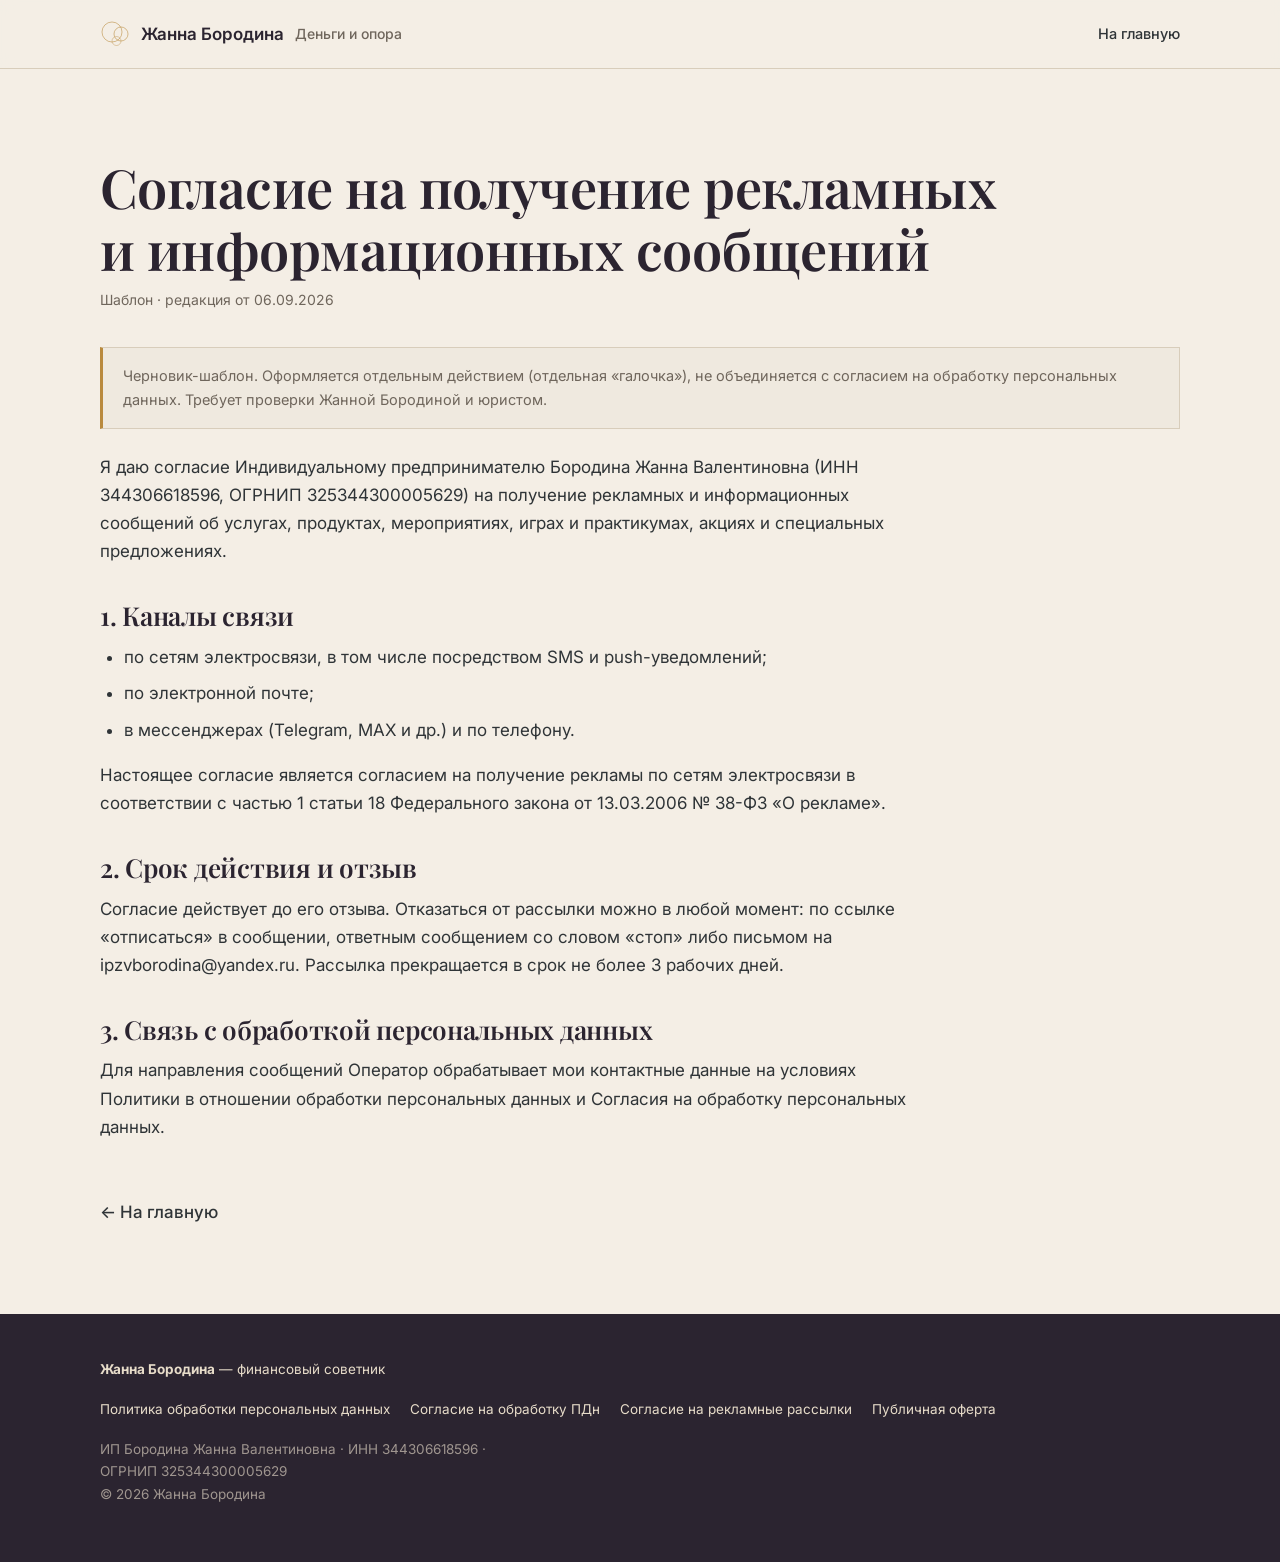
==== consent-ads.html @ b0ba0091 "Сайт zhannaborodina.com — первая версия Лендинг финансового советника Жанны Бородиной + юридические " ====
<!DOCTYPE html>
<html lang="ru">
<head>
  <meta charset="UTF-8" />
  <meta name="viewport" content="width=device-width, initial-scale=1" />
  <title>Согласие на рекламные рассылки — Жанна Бородина</title>
  <meta name="description" content="Согласие на получение рекламных и информационных сообщений от Жанны Бородиной." />
  <link rel="canonical" href="https://zhannaborodina.com/consent-ads.html" />
  <meta name="robots" content="noindex, follow" />
  <link rel="icon" href="/assets/favicon.svg" type="image/svg+xml" />
  <link rel="preconnect" href="https://fonts.googleapis.com" />
  <link rel="preconnect" href="https://fonts.gstatic.com" crossorigin />
  <link rel="stylesheet" href="https://fonts.googleapis.com/css2?family=Playfair+Display:wght@600;700&family=Inter:wght@400;500;600&display=swap" />
  <link rel="stylesheet" href="/assets/styles.css" />
</head>
<body>
  <a class="skip-link" href="#main">Перейти к содержанию</a>
  <header class="site-header">
    <div class="container site-header__inner">
      <a class="brand-link" href="/" aria-label="Жанна Бородина — на главную">
        <svg class="emblem" viewBox="10 16 60 55" fill="none" aria-hidden="true">
          <g stroke-width="1.6">
            <circle cx="34" cy="40" r="20" opacity="0.7" />
            <circle cx="52" cy="44" r="14" opacity="0.7" />
            <circle cx="43" cy="58" r="9" opacity="0.5" />
          </g>
        </svg>
        <b>Жанна Бородина</b>
        <span>Деньги и опора</span>
      </a>
      <nav class="nav" aria-label="Навигация"><a href="/">На главную</a></nav>
    </div>
  </header>

  <main id="main" class="doc">
    <div class="container">
      <h1>Согласие на получение рекламных и информационных сообщений</h1>
      <p class="updated">Шаблон · редакция от 06.09.2026</p>

      <div class="note">
        Черновик-шаблон. Оформляется отдельным действием (отдельная «галочка»),
        не объединяется с согласием на обработку персональных данных. Требует
        проверки Жанной Бородиной и юристом.
      </div>

      <p>Я даю согласие Индивидуальному предпринимателю
      Бородина Жанна Валентиновна
      (ИНН 344306618596,
      ОГРНИП 325344300005629)
      на получение рекламных и информационных сообщений об услугах, продуктах,
      мероприятиях, играх и практикумах, акциях и специальных предложениях.</p>

      <h2>1. Каналы связи</h2>
      <ul class="doc-list">
        <li>по сетям электросвязи, в том числе посредством SMS и push-уведомлений;</li>
        <li>по электронной почте;</li>
        <li>в мессенджерах (Telegram, MAX и др.) и по телефону.</li>
      </ul>
      <p>Настоящее согласие является согласием на получение рекламы по сетям
      электросвязи в соответствии с частью 1 статьи 18 Федерального закона от
      13.03.2006 № 38-ФЗ «О рекламе».</p>

      <h2>2. Срок действия и отзыв</h2>
      <p>Согласие действует до его отзыва. Отказаться от рассылки можно в любой
      момент: по ссылке «отписаться» в сообщении, ответным сообщением со словом
      «стоп» либо письмом на
      <a href="mailto:ipzvborodina@yandex.ru">ipzvborodina@yandex.ru</a>.
      Рассылка прекращается в срок не более 3 рабочих дней.</p>

      <h2>3. Связь с обработкой персональных данных</h2>
      <p>Для направления сообщений Оператор обрабатывает мои контактные данные на
      условиях
      <a href="/privacy.html">Политики в отношении обработки персональных данных</a>
      и <a href="/consent-pdn.html">Согласия на обработку персональных данных</a>.</p>

      <a class="back-link" href="/">← На главную</a>
    </div>
  </main>

  <footer class="site-footer">
    <div class="container site-footer__inner">
      <div><strong>Жанна Бородина</strong> — финансовый советник</div>
      <nav class="site-footer__docs" aria-label="Документы">
        <a href="/privacy.html">Политика обработки персональных данных</a>
        <a href="/consent-pdn.html">Согласие на обработку ПДн</a>
        <a href="/consent-ads.html">Согласие на рекламные рассылки</a>
        <a href="/offer.html">Публичная оферта</a>
      </nav>
      <p class="site-footer__req">
        ИП Бородина Жанна Валентиновна ·
        ИНН 344306618596 ·
        ОГРНИП 325344300005629<br />
        © 2026 Жанна Бородина
      </p>
    </div>
  </footer>
</body>
</html>
---- assets/styles.css ----
/* =========================================================================
   zhannaborodina.com — общие стили
   Цвета, шрифты и тексты — из brand/base.md (утв. 06.09.2026).
   Светлая сторона — бежевая, акцентные полосы — сливовые.
   ========================================================================= */

:root {
  /* Светлая сторона (бежевая) */
  --bg: #f4eee5;
  --surface: #efe9df;
  --ink: #2f3437;          /* основной текст (графит) */
  --plum: #2b2430;          /* сливовый: слоган, акцентные полосы */
  --muted: #6f665c;         /* приглушённый текст */
  --line: #d8cdbb;          /* тонкие линии */
  --gold: #a9852f;          /* золото для мелкого текста / ссылок (контрастный вариант) */
  --gold-emblem: #b98a3e;   /* золото эмблемы и линий по base.md */
  --gold-deep: #8a6d28;     /* золото мелкого текста (должность) */

  /* Тёмная полоса (сливовая) — токены для секций на тёмном фоне */
  --plum-bg: #2b2430;
  --plum-ink: #e7dcc9;      /* кремовый текст */
  --plum-gold: #cba869;     /* обещание, подписи */
  --plum-line: #b98a3e;

  --container: 1080px;
  --pad: clamp(20px, 5vw, 64px);
  --radius: 2px;

  --font-serif: "Playfair Display", Georgia, "Times New Roman", serif;
  --font-sans: "Inter", system-ui, -apple-system, "Segoe UI", sans-serif;
}

@media (prefers-color-scheme: dark) {
  :root:not([data-theme="light"]) {
    --bg: #201c22;
    --surface: #262029;
    --ink: #ece4d8;
    --plum: #ece4d8;
    --muted: #9a8f84;
    --line: #40363d;
    --gold: #c9a75b;
    --gold-emblem: #c9a75b;
    --gold-deep: #c9a75b;
    --plum-bg: #17131a;
    --plum-ink: #ece4d8;
    --plum-gold: #cba869;
    --plum-line: #6b5a3a;
  }
}

/* -------------------------------------------------------------------------- */

*, *::before, *::after { box-sizing: border-box; }

html { scroll-behavior: smooth; }
@media (prefers-reduced-motion: reduce) {
  html { scroll-behavior: auto; }
  *, *::before, *::after { animation-duration: .01ms !important; transition-duration: .01ms !important; }
}

body {
  margin: 0;
  background: var(--bg);
  color: var(--ink);
  font-family: var(--font-sans);
  font-size: 17px;
  line-height: 1.65;
  -webkit-font-smoothing: antialiased;
  text-rendering: optimizeLegibility;
}

img, svg { max-width: 100%; }

a { color: inherit; text-decoration: none; }
a:where(:not(.btn)):hover { color: var(--gold); }

:focus-visible {
  outline: 2px solid var(--gold);
  outline-offset: 3px;
  border-radius: 2px;
}

h1, h2, h3 {
  font-family: var(--font-serif);
  font-weight: 600;
  line-height: 1.14;
  letter-spacing: -.01em;
  color: var(--plum);
  margin: 0;
  text-wrap: balance;
}

h1 { font-size: clamp(32px, 5vw, 54px); }
h2 { font-size: clamp(26px, 3.6vw, 40px); }
h3 { font-size: clamp(19px, 2vw, 23px); }

p { margin: 0 0 1em; }
ul { margin: 0; padding: 0; list-style: none; }

.container { width: min(var(--container), 100% - var(--pad) * 2); margin-inline: auto; }

.kicker {
  font-size: 12px;
  font-weight: 600;
  letter-spacing: .22em;
  text-transform: uppercase;
  color: var(--gold);
  margin: 0 0 14px;
}

.lede { font-size: clamp(17px, 2vw, 20px); color: var(--muted); max-width: 60ch; }

/* --- Кнопки --------------------------------------------------------------- */

.btn {
  display: inline-flex;
  align-items: center;
  justify-content: center;
  min-height: 50px;
  padding: 13px 26px;
  font-weight: 600;
  font-size: 15px;
  letter-spacing: .01em;
  border: 1px solid transparent;
  border-radius: var(--radius);
  transition: background-color .15s ease, color .15s ease, border-color .15s ease;
}
.btn--primary { background: var(--plum); color: #f4eee5; }
.btn--primary:hover { background: #3a3040; color: #fff; }
.btn--ghost { border-color: currentColor; color: var(--plum); }
.btn--ghost:hover { background: rgba(43, 36, 48, .06); }

.on-plum .btn--primary { background: var(--plum-gold); color: #241f18; }
.on-plum .btn--primary:hover { background: #dcbd85; }
.on-plum .btn--ghost { color: var(--plum-ink); border-color: rgba(231, 220, 201, .45); }
.on-plum .btn--ghost:hover { background: rgba(231, 220, 201, .08); }

/* --- Эмблема ------------------------------------------------------------- */

.emblem { display: block; width: 100%; height: auto; color: var(--gold-emblem); }
.emblem g { stroke: currentColor; }
.on-plum .emblem { color: var(--plum-line); }

/* --- Шапка ------------------------------------------------------------- */

.site-header {
  position: sticky;
  top: 0;
  z-index: 50;
  background: color-mix(in srgb, var(--bg) 92%, transparent);
  backdrop-filter: blur(8px);
  border-bottom: 1px solid var(--line);
}
.site-header__inner {
  display: flex;
  align-items: center;
  justify-content: space-between;
  gap: 24px;
  min-height: 68px;
}
.brand-link { display: flex; align-items: center; gap: 11px; font-weight: 600; }
.brand-link .emblem { width: 30px; }
.brand-link b { font-weight: 600; color: var(--plum); }
.brand-link span { color: var(--muted); font-weight: 500; font-size: 14px; }

.nav { display: flex; gap: 26px; font-size: 14.5px; font-weight: 500; }
.nav a { padding: 22px 0; }

.nav-toggle {
  display: none;
  align-items: center;
  gap: 8px;
  padding: 9px 13px;
  background: var(--surface);
  border: 1px solid var(--line);
  border-radius: var(--radius);
  font: inherit;
  font-size: 14px;
  font-weight: 600;
  color: var(--plum);
  cursor: pointer;
}

@media (max-width: 860px) {
  .nav-toggle { display: inline-flex; }
  .nav {
    display: none;
    position: absolute;
    inset: 68px 0 auto;
    flex-direction: column;
    gap: 0;
    padding: 6px var(--pad) 16px;
    background: var(--bg);
    border-bottom: 1px solid var(--line);
  }
  .nav.is-open { display: flex; }
  .nav a { padding: 13px 0; border-bottom: 1px solid var(--line); }
  .nav a:last-child { border-bottom: 0; }
  .brand-link span { display: none; }
}

/* --- Секции ------------------------------------------------------------ */

section { padding: clamp(56px, 9vw, 104px) 0; border-top: 1px solid var(--line); scroll-margin-top: 80px; }
section:first-of-type { border-top: 0; }

.section-head { max-width: 62ch; margin-bottom: clamp(32px, 5vw, 52px); }
.section-head p { margin-top: 12px; }

.on-plum { background: var(--plum-bg); color: var(--plum-ink); border-top-color: var(--plum-line); }
.on-plum h1, .on-plum h2, .on-plum h3 { color: var(--plum-ink); }
.on-plum .kicker { color: var(--plum-gold); }
.on-plum .lede, .on-plum .muted { color: color-mix(in srgb, var(--plum-ink) 78%, transparent); }
.on-plum a:where(:not(.btn)):hover { color: var(--plum-gold); }
.on-plum hr, .on-plum .rule { background: var(--plum-line); }

/* --- Hero ------------------------------------------------------------- */

.hero { display: grid; gap: clamp(32px, 5vw, 56px); grid-template-columns: 1.25fr .75fr; align-items: center; }
.hero__title { margin: 6px 0 0; }
.hero__slogan {
  font-family: var(--font-serif);
  font-style: italic;
  font-weight: 500;
  font-size: clamp(19px, 2.4vw, 25px);
  line-height: 1.4;
  color: var(--plum-gold);
  margin: 22px 0 0;
}
.hero__lede { margin: 22px 0 0; }
.hero__cta { display: flex; flex-wrap: wrap; gap: 12px; margin-top: 30px; }
.hero__aside { display: flex; flex-direction: column; align-items: center; gap: 18px; }
.hero__emblem { width: min(260px, 60vw); }
.hero__portrait {
  width: 100%;
  aspect-ratio: 4 / 5;
  object-fit: cover;
  border-radius: var(--radius);
  border: 1px solid var(--plum-line);
}
.hero__promise {
  font-family: var(--font-serif);
  font-style: italic;
  font-size: 15px;
  line-height: 1.45;
  color: color-mix(in srgb, var(--plum-ink) 82%, transparent);
  text-align: center;
}

@media (max-width: 860px) {
  .hero { grid-template-columns: 1fr; }
  .hero__aside { order: -1; }
  .hero__emblem { width: 180px; }
}

/* --- Сетки карточек -------------------------------------------------- */

.grid { display: grid; gap: 1px; background: var(--line); border: 1px solid var(--line); border-radius: var(--radius); overflow: hidden; }
.grid--2 { grid-template-columns: repeat(2, 1fr); }
.grid--3 { grid-template-columns: repeat(3, 1fr); }
.grid--4 { grid-template-columns: repeat(4, 1fr); }
.grid > * { background: var(--bg); padding: clamp(20px, 3vw, 30px); }
.on-plum .grid, .on-plum .grid > * { background: var(--plum-bg); border-color: var(--plum-line); }
.on-plum .grid { background: var(--plum-line); }

@media (max-width: 860px) {
  .grid--3, .grid--4 { grid-template-columns: repeat(2, 1fr); }
}
@media (max-width: 560px) {
  .grid--2, .grid--3, .grid--4 { grid-template-columns: 1fr; }
}

/* --- Обо мне: фото + текст ---------------------------------------- */

.about-layout {
  display: grid;
  grid-template-columns: 340px 1fr;
  gap: clamp(24px, 4vw, 48px);
  align-items: start;
}
.about-photo {
  width: 100%;
  aspect-ratio: 1 / 1;
  object-fit: cover;
  object-position: center 20%;
  border-radius: var(--radius);
  border: 1px solid var(--line);
}
@media (max-width: 760px) {
  .about-layout { grid-template-columns: 1fr; }
  .about-photo { max-width: 320px; }
}

.card h3 { margin-bottom: 8px; }
.card p:last-child { margin-bottom: 0; }
.card .num {
  font-family: var(--font-serif);
  font-size: 30px;
  color: var(--gold);
  display: block;
  margin-bottom: 10px;
}

/* Компасы / список опор */
.compass b { display: block; font-family: var(--font-serif); font-size: 21px; color: var(--plum); margin-bottom: 6px; }
.on-plum .compass b { color: var(--plum-ink); }

/* --- Маркированные списки с золотым квадратом ----------------------- */

.marks { display: grid; gap: 14px; }
.marks li { position: relative; padding-left: 26px; }
.marks li::before {
  content: "";
  position: absolute;
  left: 0;
  top: .62em;
  width: 8px;
  height: 8px;
  background: var(--gold-emblem);
}
.marks--2 { grid-template-columns: repeat(2, minmax(0, 1fr)); gap: 14px 40px; }
@media (max-width: 700px) { .marks--2 { grid-template-columns: 1fr; } }

/* --- Капиталы: список-плашки ------------------------------------------ */

.caps {
  display: flex;
  flex-wrap: wrap;
  gap: 10px;
  margin: 0 0 28px;
}
.caps li {
  padding: 8px 15px;
  border: 1px solid var(--line);
  border-radius: 999px;
  font-size: 14.5px;
  color: var(--plum);
  background: var(--surface);
}

/* --- Прайс -------------------------------------------------------------- */

.price { display: flex; flex-direction: column; gap: 8px; }
.price h3 { min-height: 2.3em; }
.price .format { font-size: 14px; color: var(--muted); }
.price .sum { margin-top: auto; padding-top: 10px; font-weight: 600; font-size: 20px; color: var(--plum); font-family: var(--font-serif); }
.price .sum--free { color: var(--gold); }

/* --- Путь (лестница) ------------------------------------------------- */

.ladder { display: grid; grid-template-columns: repeat(5, 1fr); gap: 1px; background: var(--line); border: 1px solid var(--line); counter-reset: step; border-radius: var(--radius); overflow: hidden; }
.ladder li { background: var(--bg); padding: 22px 20px; counter-increment: step; }
.ladder li::before {
  content: counter(step, decimal-leading-zero);
  display: block;
  font-family: var(--font-serif);
  font-size: 24px;
  color: var(--gold);
  margin-bottom: 12px;
}
.ladder b { display: block; color: var(--plum); margin-bottom: 4px; }
.ladder span { font-size: 14px; color: var(--muted); }
@media (max-width: 860px) { .ladder { grid-template-columns: repeat(2, 1fr); } }
@media (max-width: 480px) { .ladder { grid-template-columns: 1fr; } }

/* --- Отзывы --------------------------------------------------------- */

.quotes { display: grid; grid-template-columns: repeat(2, 1fr); gap: clamp(18px, 3vw, 28px); }
@media (max-width: 700px) { .quotes { grid-template-columns: 1fr; } }
.quote { border-left: 2px solid var(--gold-emblem); padding: 4px 0 4px 20px; }
.quote p { font-family: var(--font-serif); font-size: 19px; line-height: 1.4; font-style: italic; color: var(--plum); margin-bottom: 10px; }
.quote cite { font-style: normal; font-size: 13.5px; color: var(--muted); letter-spacing: .02em; }

/* --- Контакты ------------------------------------------------------- */

.contact-grid { display: grid; grid-template-columns: 1.4fr .6fr; gap: clamp(28px, 5vw, 56px); align-items: center; }
@media (max-width: 760px) { .contact-grid { grid-template-columns: 1fr; } }
.contact-list { display: grid; gap: 10px; font-size: 16px; }
.contact-list b { color: var(--plum-gold); font-weight: 600; }
.on-plum .contact-list b { color: var(--plum-gold); }
.qr { width: 160px; height: 160px; display: block; }
.qr-cap { font-size: 13px; color: var(--plum-gold); text-align: center; margin-top: 8px; }

/* --- Разделительная линия ----------------------------------------- */

.rule { height: 1px; background: var(--gold-emblem); border: 0; margin: 0; opacity: .5; }

/* --- Подвал ------------------------------------------------------------ */

.site-footer { background: var(--plum-bg); color: var(--plum-ink); padding: 44px 0; font-size: 13.5px; }
.site-footer a:hover { color: var(--plum-gold); }
.site-footer__inner { display: flex; flex-wrap: wrap; gap: 18px 40px; justify-content: space-between; align-items: start; }
.site-footer__docs { display: flex; flex-wrap: wrap; gap: 8px 20px; }
.site-footer__req { color: color-mix(in srgb, var(--plum-ink) 62%, transparent); max-width: 46ch; }
.placeholder { border-bottom: 1px dashed currentColor; opacity: .8; }

/* --- Служебные страницы (юр. документы) ---------------------------- */

.doc { padding: clamp(40px, 8vw, 88px) 0; }
.doc h1 { margin-bottom: 8px; }
.doc .updated { color: var(--muted); font-size: 14px; margin-bottom: 36px; }
.doc h2 { font-size: clamp(20px, 2.4vw, 26px); margin: 36px 0 12px; }
.doc h3 { font-size: 18px; margin: 24px 0 8px; }
.doc p, .doc li { max-width: 74ch; }
.doc ol, .doc ul.doc-list { margin: 0 0 1em; padding-left: 1.4em; }
.doc ul.doc-list { list-style: disc; }
.doc ol { list-style: decimal; }
.doc li { margin-bottom: .5em; }
.doc .note {
  border: 1px solid var(--line);
  border-left: 3px solid var(--gold-emblem);
  padding: 16px 20px;
  margin: 24px 0;
  font-size: 14.5px;
  color: var(--muted);
  background: var(--surface);
}
.doc .table-scroll { overflow-x: auto; margin: 0 0 1em; }
.req-table { border-collapse: collapse; width: 100%; font-size: 14.5px; margin: 0 0 1.5em; }
.req-table th, .req-table td { border: 1px solid var(--line); padding: 10px 12px; text-align: left; vertical-align: top; }
.req-table th { background: var(--surface); font-weight: 600; color: var(--plum); white-space: nowrap; }
.req-table thead th { white-space: normal; }

.back-link { display: inline-block; margin-top: 40px; font-weight: 500; }

.skip-link {
  position: absolute;
  left: -999px;
}
.skip-link:focus {
  left: 12px;
  top: 12px;
  z-index: 100;
  padding: 10px 16px;
  background: var(--plum);
  color: #f4eee5;
  border-radius: var(--radius);
}
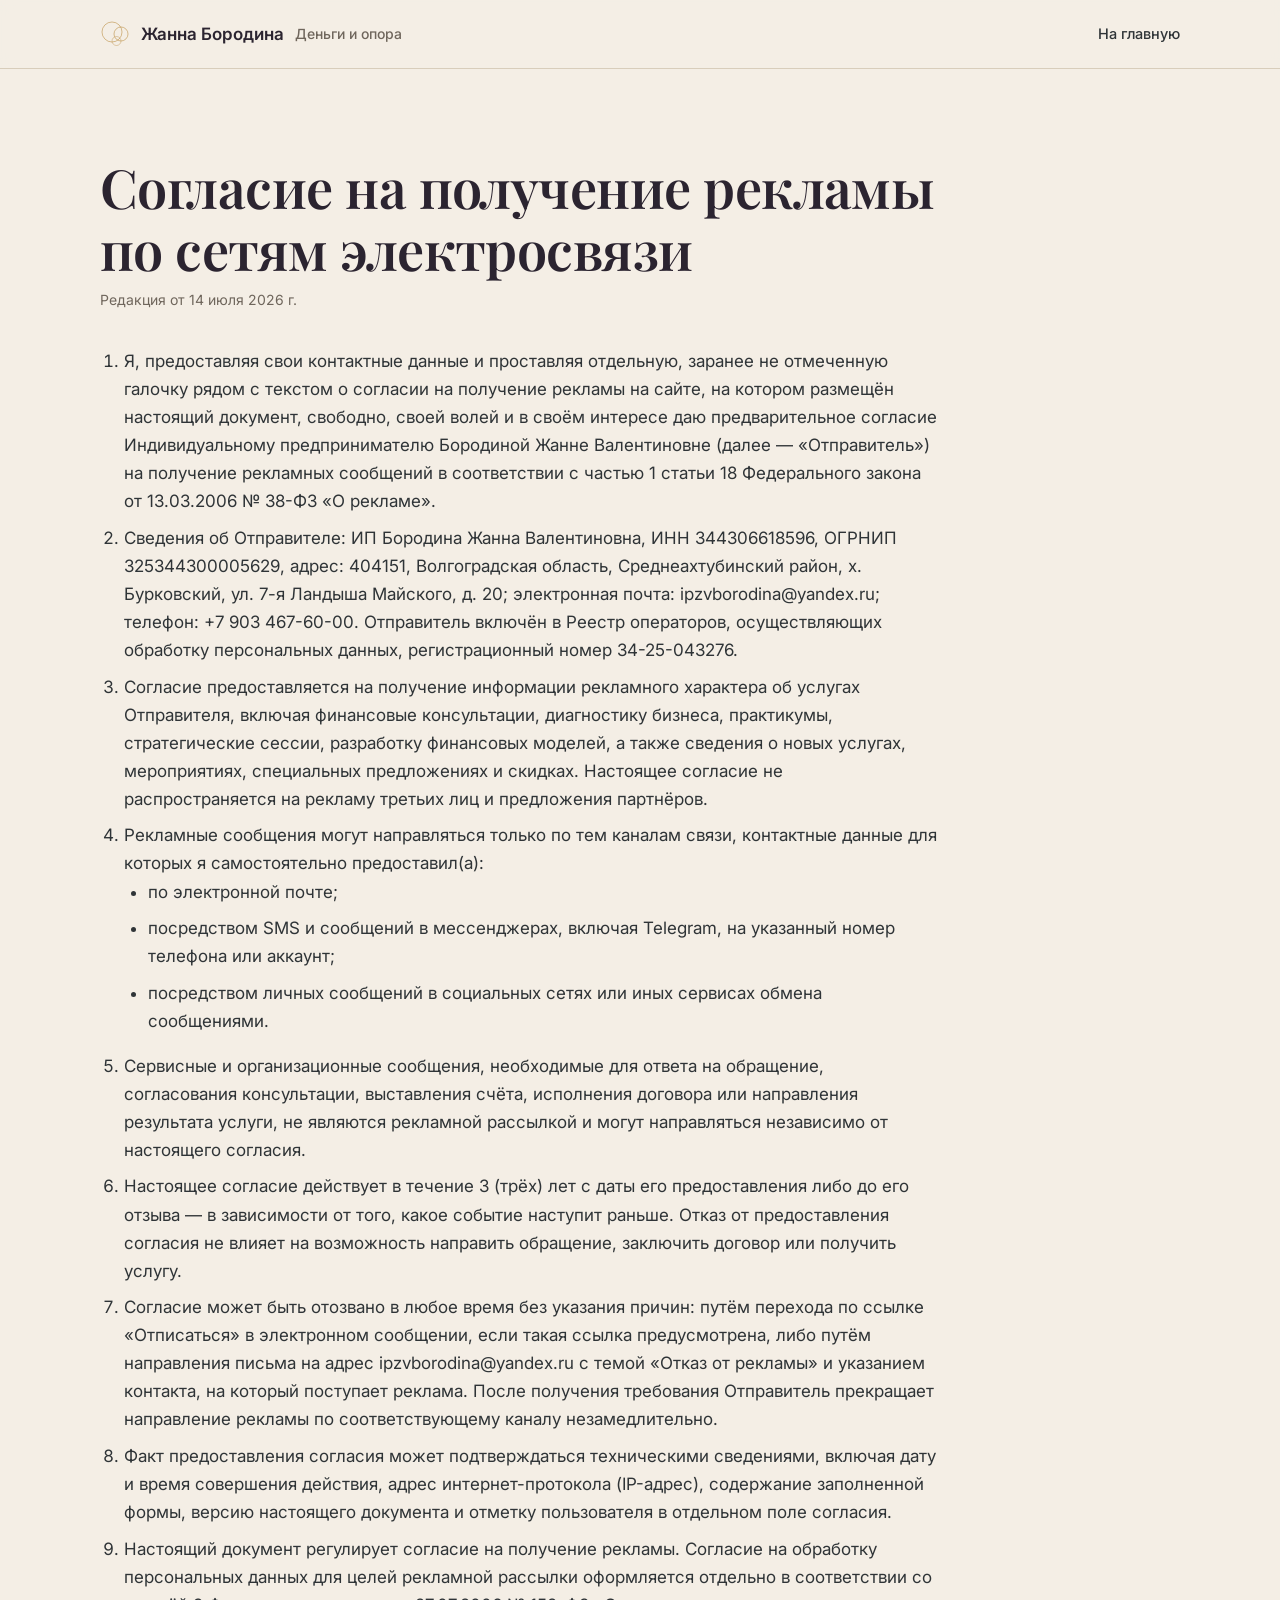
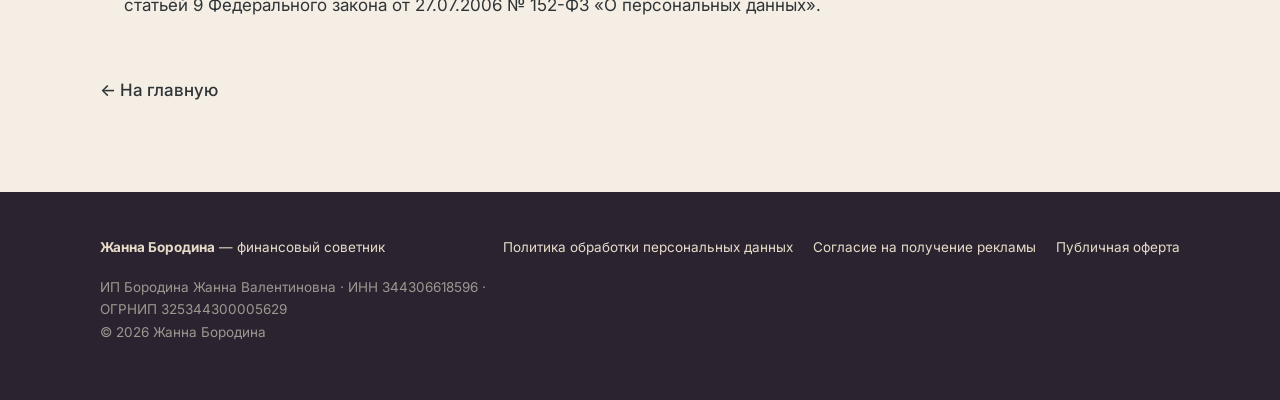
==== commit edc17f01: "Юр. документы: итоговый комплект из собственных документов Жанны Проверены примеры (И. Марунина) и ч" ====
--- a/consent-ads.html
+++ b/consent-ads.html
@@ -3,8 +3,8 @@
 <head>
   <meta charset="UTF-8" />
   <meta name="viewport" content="width=device-width, initial-scale=1" />
-  <title>Согласие на рекламные рассылки — Жанна Бородина</title>
-  <meta name="description" content="Согласие на получение рекламных и информационных сообщений от Жанны Бородиной." />
+  <title>Согласие на получение рекламы — Жанна Бородина</title>
+  <meta name="description" content="Согласие на получение рекламы по сетям электросвязи от ИП Бородиной Ж. В." />
   <link rel="canonical" href="https://zhannaborodina.com/consent-ads.html" />
   <meta name="robots" content="noindex, follow" />
   <link rel="icon" href="/assets/favicon.svg" type="image/svg+xml" />
@@ -34,44 +34,26 @@
 
   <main id="main" class="doc">
     <div class="container">
-      <h1>Согласие на получение рекламных и информационных сообщений</h1>
-      <p class="updated">Шаблон · редакция от 06.09.2026</p>
+      <h1>Согласие на получение рекламы по сетям электросвязи</h1>
+      <p class="updated">Редакция от 14 июля 2026 г.</p>
 
-      <div class="note">
-        Черновик-шаблон. Оформляется отдельным действием (отдельная «галочка»),
-        не объединяется с согласием на обработку персональных данных. Требует
-        проверки Жанной Бородиной и юристом.
-      </div>
-
-      <p>Я даю согласие Индивидуальному предпринимателю
-      Бородина Жанна Валентиновна
-      (ИНН 344306618596,
-      ОГРНИП 325344300005629)
-      на получение рекламных и информационных сообщений об услугах, продуктах,
-      мероприятиях, играх и практикумах, акциях и специальных предложениях.</p>
-
-      <h2>1. Каналы связи</h2>
-      <ul class="doc-list">
-        <li>по сетям электросвязи, в том числе посредством SMS и push-уведомлений;</li>
-        <li>по электронной почте;</li>
-        <li>в мессенджерах (Telegram, MAX и др.) и по телефону.</li>
-      </ul>
-      <p>Настоящее согласие является согласием на получение рекламы по сетям
-      электросвязи в соответствии с частью 1 статьи 18 Федерального закона от
-      13.03.2006 № 38-ФЗ «О рекламе».</p>
-
-      <h2>2. Срок действия и отзыв</h2>
-      <p>Согласие действует до его отзыва. Отказаться от рассылки можно в любой
-      момент: по ссылке «отписаться» в сообщении, ответным сообщением со словом
-      «стоп» либо письмом на
-      <a href="mailto:ipzvborodina@yandex.ru">ipzvborodina@yandex.ru</a>.
-      Рассылка прекращается в срок не более 3 рабочих дней.</p>
-
-      <h2>3. Связь с обработкой персональных данных</h2>
-      <p>Для направления сообщений Оператор обрабатывает мои контактные данные на
-      условиях
-      <a href="/privacy.html">Политики в отношении обработки персональных данных</a>
-      и <a href="/consent-pdn.html">Согласия на обработку персональных данных</a>.</p>
+      <ol>
+        <li>Я, предоставляя свои контактные данные и проставляя отдельную, заранее не отмеченную галочку рядом с текстом о согласии на получение рекламы на сайте, на котором размещён настоящий документ, свободно, своей волей и в своём интересе даю предварительное согласие Индивидуальному предпринимателю Бородиной Жанне Валентиновне (далее — «Отправитель») на получение рекламных сообщений в соответствии с частью 1 статьи 18 Федерального закона от 13.03.2006 № 38-ФЗ «О рекламе».</li>
+        <li>Сведения об Отправителе: ИП Бородина Жанна Валентиновна, ИНН 344306618596, ОГРНИП 325344300005629, адрес: 404151, Волгоградская область, Среднеахтубинский район, х. Бурковский, ул. 7-я Ландыша Майского, д. 20; электронная почта: ipzvborodina@yandex.ru; телефон: +7 903 467-60-00. Отправитель включён в Реестр операторов, осуществляющих обработку персональных данных, регистрационный номер 34-25-043276.</li>
+        <li>Согласие предоставляется на получение информации рекламного характера об услугах Отправителя, включая финансовые консультации, диагностику бизнеса, практикумы, стратегические сессии, разработку финансовых моделей, а также сведения о новых услугах, мероприятиях, специальных предложениях и скидках. Настоящее согласие не распространяется на рекламу третьих лиц и предложения партнёров.</li>
+        <li>Рекламные сообщения могут направляться только по тем каналам связи, контактные данные для которых я самостоятельно предоставил(а):
+          <ul class="doc-list">
+            <li>по электронной почте;</li>
+            <li>посредством SMS и сообщений в мессенджерах, включая Telegram, на указанный номер телефона или аккаунт;</li>
+            <li>посредством личных сообщений в социальных сетях или иных сервисах обмена сообщениями.</li>
+          </ul>
+        </li>
+        <li>Сервисные и организационные сообщения, необходимые для ответа на обращение, согласования консультации, выставления счёта, исполнения договора или направления результата услуги, не являются рекламной рассылкой и могут направляться независимо от настоящего согласия.</li>
+        <li>Настоящее согласие действует в течение 3 (трёх) лет с даты его предоставления либо до его отзыва — в зависимости от того, какое событие наступит раньше. Отказ от предоставления согласия не влияет на возможность направить обращение, заключить договор или получить услугу.</li>
+        <li>Согласие может быть отозвано в любое время без указания причин: путём перехода по ссылке «Отписаться» в электронном сообщении, если такая ссылка предусмотрена, либо путём направления письма на адрес ipzvborodina@yandex.ru с темой «Отказ от рекламы» и указанием контакта, на который поступает реклама. После получения требования Отправитель прекращает направление рекламы по соответствующему каналу незамедлительно.</li>
+        <li>Факт предоставления согласия может подтверждаться техническими сведениями, включая дату и время совершения действия, адрес интернет-протокола (IP-адрес), содержание заполненной формы, версию настоящего документа и отметку пользователя в отдельном поле согласия.</li>
+        <li>Настоящий документ регулирует согласие на получение рекламы. Согласие на обработку персональных данных для целей рекламной рассылки оформляется отдельно в соответствии со статьёй 9 Федерального закона от 27.07.2006 № 152-ФЗ «О персональных данных».</li>
+      </ol>
 
       <a class="back-link" href="/">← На главную</a>
     </div>
@@ -82,14 +64,11 @@
       <div><strong>Жанна Бородина</strong> — финансовый советник</div>
       <nav class="site-footer__docs" aria-label="Документы">
         <a href="/privacy.html">Политика обработки персональных данных</a>
-        <a href="/consent-pdn.html">Согласие на обработку ПДн</a>
-        <a href="/consent-ads.html">Согласие на рекламные рассылки</a>
+        <a href="/consent-ads.html">Согласие на получение рекламы</a>
         <a href="/offer.html">Публичная оферта</a>
       </nav>
       <p class="site-footer__req">
-        ИП Бородина Жанна Валентиновна ·
-        ИНН 344306618596 ·
-        ОГРНИП 325344300005629<br />
+        ИП Бородина Жанна Валентиновна · ИНН 344306618596 · ОГРНИП 325344300005629<br />
         © 2026 Жанна Бородина
       </p>
     </div>
--- a/assets/styles.css
+++ b/assets/styles.css
@@ -109,6 +109,7 @@
 }
 
 .lede { font-size: clamp(17px, 2vw, 20px); color: var(--muted); max-width: 60ch; }
+.muted { color: var(--muted); }
 
 /* --- Кнопки --------------------------------------------------------------- */
 
@@ -279,16 +280,15 @@
   align-items: start;
 }
 .about-photo {
+  display: block;
   width: 100%;
-  aspect-ratio: 1 / 1;
-  object-fit: cover;
-  object-position: center 20%;
+  height: auto;
   border-radius: var(--radius);
   border: 1px solid var(--line);
 }
 @media (max-width: 760px) {
-  .about-layout { grid-template-columns: 1fr; }
-  .about-photo { max-width: 320px; }
+  .about-layout { grid-template-columns: 1fr; gap: 20px; }
+  .about-photo { width: 200px; max-width: 55%; }
 }
 
 .card h3 { margin-bottom: 8px; }
@@ -336,6 +336,11 @@
   font-size: 14.5px;
   color: var(--plum);
   background: var(--surface);
+}
+.on-plum .caps li {
+  color: var(--plum-ink);
+  background: color-mix(in srgb, var(--plum-ink) 7%, transparent);
+  border-color: var(--plum-line);
 }
 
 /* --- Прайс -------------------------------------------------------------- */
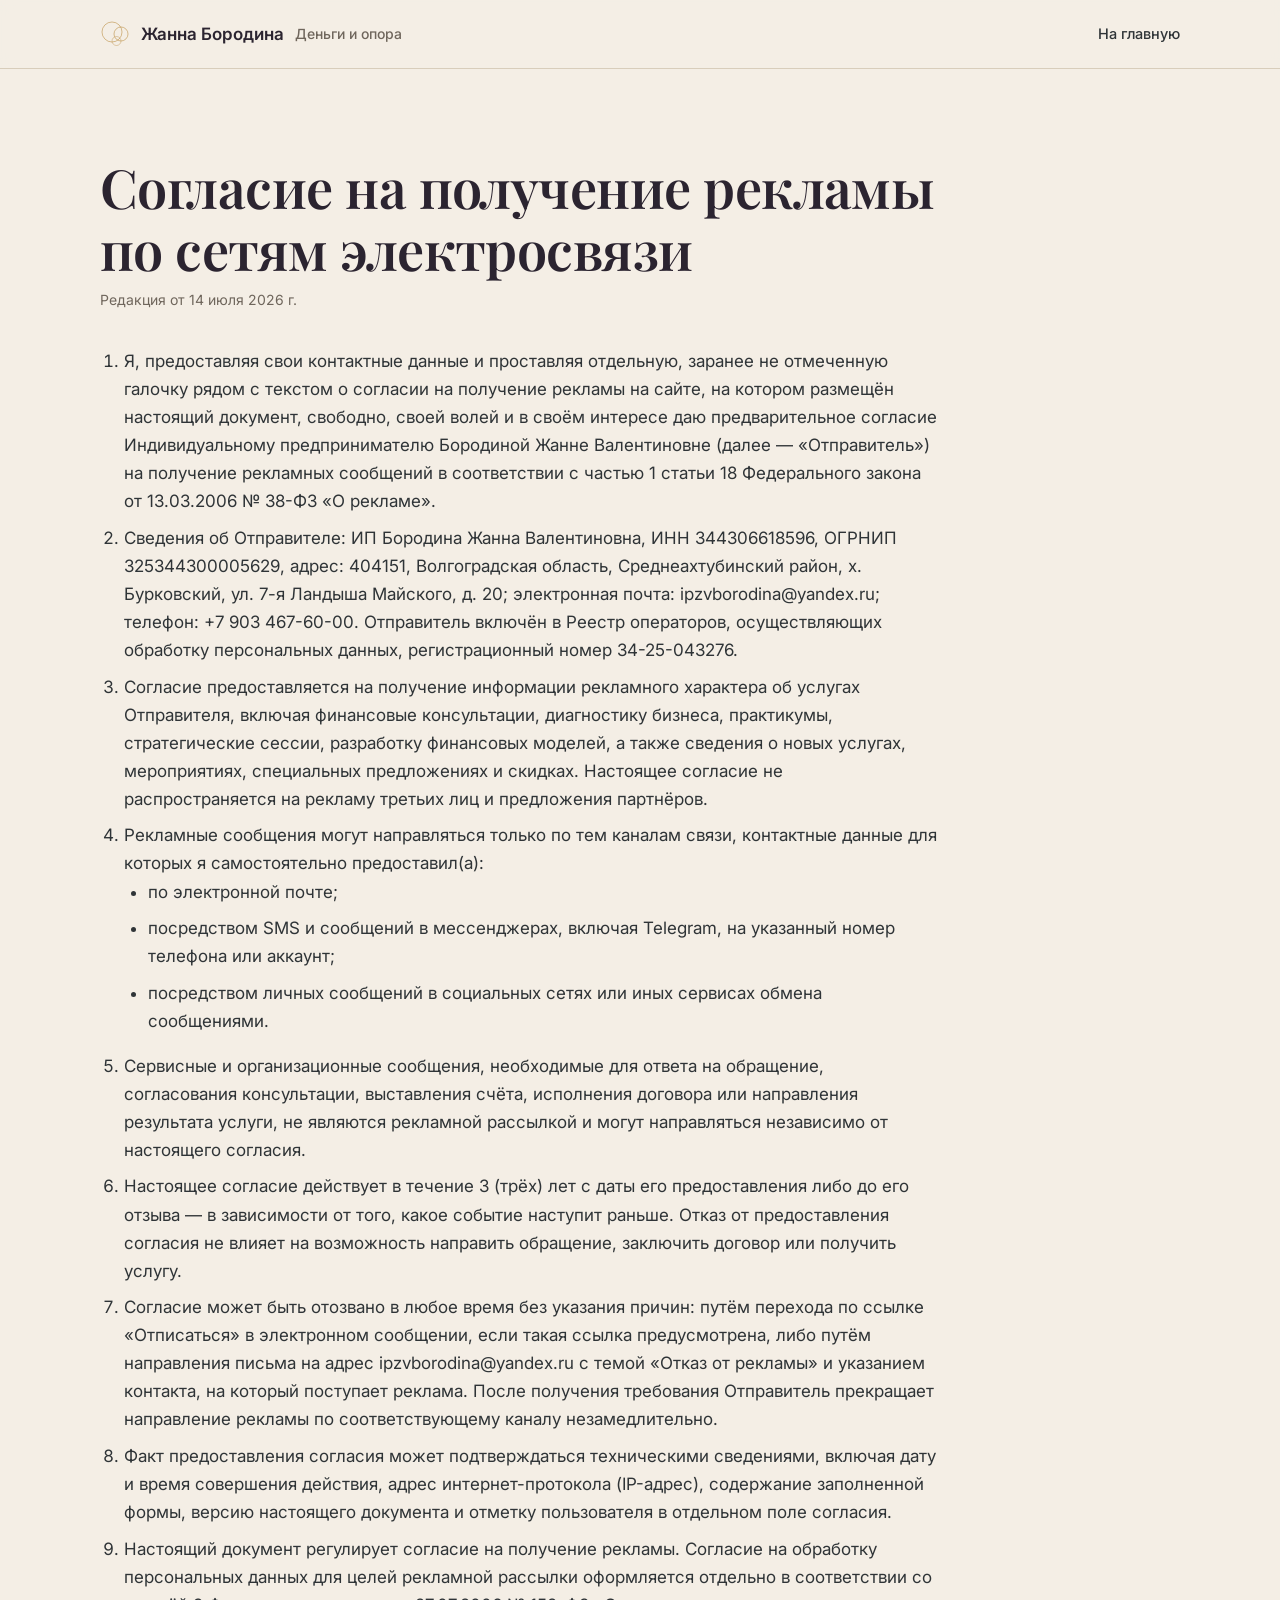
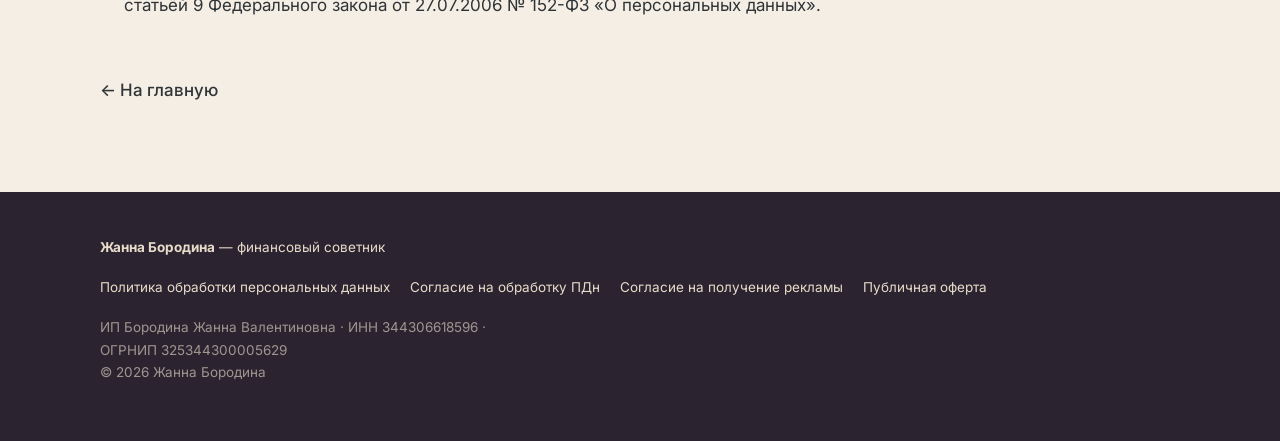
==== commit 2b0a8fad: "Добавлен документ «Согласие на обработку персональных данных» Проверен присланный образец (согласие " ====
--- a/consent-ads.html
+++ b/consent-ads.html
@@ -64,6 +64,7 @@
       <div><strong>Жанна Бородина</strong> — финансовый советник</div>
       <nav class="site-footer__docs" aria-label="Документы">
         <a href="/privacy.html">Политика обработки персональных данных</a>
+        <a href="/consent-pdn.html">Согласие на обработку ПДн</a>
         <a href="/consent-ads.html">Согласие на получение рекламы</a>
         <a href="/offer.html">Публичная оферта</a>
       </nav>
